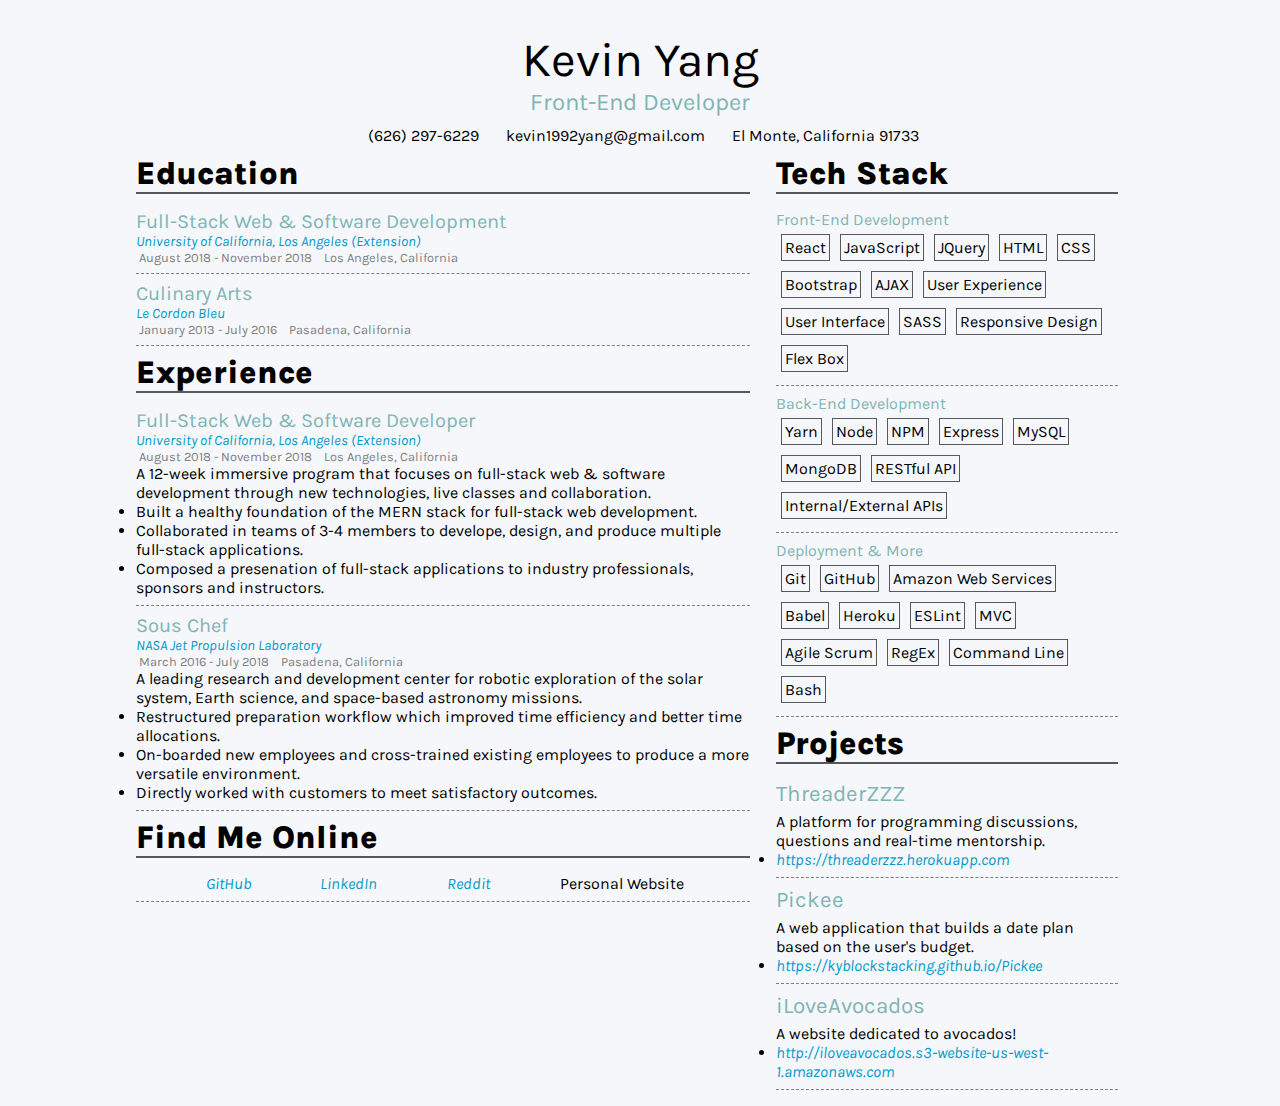
==== index.html @ 32eea25b "update" ====
<!DOCTYPE html>
<html lang='en'>

<head>
    <meta charset='UTF-8'>
    <meta name='viewport' content='width=device-width, initial-scale=1.0'>
    <meta http-equiv='X-UA-Compatible' content='ie=edge'>
    <!-- GOOGLE FONTS -->
    <link href='https://fonts.googleapis.com/css?family=Karla' rel='stylesheet'>
    <!-- FONT AWESOME -->
    <link rel='stylesheet' href='https://use.fontawesome.com/releases/v5.7.2/css/all.css'
        integrity='sha384-fnmOCqbTlWIlj8LyTjo7mOUStjsKC4pOpQbqyi7RrhN7udi9RwhKkMHpvLbHG9Sr' crossorigin='anonymous'>
    <!-- CSS -->
    <link rel='stylesheet' href='index.css'>
    <title>Kevin Yang's Resume</title>
</head>

<body>
    <div class='header'>
        <div class='name'>Kevin Yang</div>
        <div class='title'>Front-End Developer</div>
    </div>
    <div class='contact'>
        <div class='phone'>
            <i class='fas fa-mobile-alt'>&nbsp;</i>
            (626) 297-6229
        </div>
        <div class='email'>
            <i class='far fa-envelope'>&nbsp;</i>
            kevin1992yang@gmail.com
        </div>
        <div class='address'>
            <i class='fas fa-home'>&nbsp;</i>
            El Monte, California 91733
        </div>
    </div>

    <div class='information'>

        <!-- EDUCATION START -->
        <div class='educationSection'>
            <div class='education titles'>Education</div>
            <!-- UCLAX EDUCATION START-->
            <div class='program secondaryTitles'>Full-Stack Web & Software Development</div>
            <a class='school' href='https://www.uclaextension.edu/' target='__blank'>University of California, Los
                Angeles
                (Extension)</a>
            <div class='dateAndLocation'>
                <i class='far fa-calendar-alt'>&nbsp;</i>
                <span class='schoolDate'>August 2018 - November 2018</span>
                <div class='schoolLocation'>
                    <i class='fas fa-map-marker-alt'>&nbsp;</i>
                    <span class='schoolLocation'>Los Angeles, California</span>
                </div>
            </div>
            <!-- UCLAX EDUCATION END-->

            <div class='dashedSeperator'></div>

            <!-- LCB EDUCATION START -->
            <div class='program secondaryTitles'>Culinary Arts</div>
            <a class='school' href='https://www.cordonbleu.edu/home/en' target='__blank'>Le Cordon Bleu</a>
            <div class='dateAndLocation'>
                <i class='far fa-calendar-alt'>&nbsp;</i>
                <span class='schoolDate'>January 2013 - July 2016</span>
                <div class='schoolLocation'>
                    <i class='fas fa-map-marker-alt'>&nbsp;</i>
                    <span class='schoolLocation'>Pasadena, California</span>
                </div>
            </div>
            <!-- LCB EDUCATION END -->

            <div class='dashedSeperator'></div>

            <!-- EDUCATION END -->

            <!-- EXPERIENCE START -->
            <div class='experienceSection'>
                <div class='experience titles'>Experience</div>
                <!-- UCLAX EXPERIENCE START -->
                <div class='secondaryTitles'>Full-Stack Web & Software Developer</div>
                <a class='workplace' href='https://www.uclaextension.edu/' target='__blank'>University of California,
                    Los
                    Angeles
                    (Extension)</a>
                <div class='dateAndLocation'>
                    <i class='far fa-calendar-alt'>&nbsp;</i>
                    <span class='schoolDate'>August 2018 - November 2018</span>
                    <div class='schoolLocation'>
                        <i class='fas fa-map-marker-alt'>&nbsp;</i>
                        <span class='schoolLocation'>Los Angeles, California</span>
                    </div>
                </div>
                <div class='experienceSummary'>
                    A 12-week immersive program that focuses on full-stack web & software development through new
                    technologies, live classes and collaboration.
                </div>
                <li>Built a healthy foundation of the MERN stack for full-stack web development.</li>
                <li>Collaborated in teams of 3-4 members to develope, design, and produce multiple full-stack
                    applications.</li>
                <li>Composed a presenation of full-stack applications to industry professionals, sponsors and
                    instructors.</li>
                <!-- UCLAX EXPERIENCE END -->
                <div class='dashedSeperator'></div>
            </div>
            <!-- JPL EXPERIENCE START-->
            <div class='secondaryTitles'>Sous Chef</div>
            <a class='workplace' href='https://www.jpl.nasa.gov/' target='__blank'>NASA Jet Propulsion Laboratory</a>
            <div class='dateAndLocation'>
                <i class='far fa-calendar-alt'>&nbsp;</i>
                <span class='schoolDate'>March 2016 - July 2018</span>
                <div class='schoolLocation'>
                    <i class='fas fa-map-marker-alt'>&nbsp;</i>
                    <span class='schoolLocation'>Pasadena, California</span>
                </div>
            </div>
            <div class='experienceSummary'>
                A leading research and development center for robotic exploration of the solar system, Earth science,
                and space-based astronomy missions.
            </div>
            <li>Restructured preparation workflow which improved time efficiency and better time allocations.</li>
            <li>On-boarded new employees and cross-trained existing employees to produce a more versatile environment.
            </li>
            <li>Directly worked with customers to meet satisfactory outcomes.</li>
            <!-- JPL EXPERIENCE END -->
            <div class='dashedSeperator'></div>
            <!-- EXPERIENCE END -->
            <!-- FIND ME ONLINE START -->
            <div class='findMeOnline titles'>Find Me Online</div>
            <div class='onlineProfiles'>
                <div class='github'>
                    <i class='fab fa-github'>&nbsp;</i>
                    <a href='https://github.com/kyblockstacking/' target='_blank'>GitHub</a>
                </div>
                <div class='linkedin'>
                    <i class='fab fa-linkedin-in'>&nbsp;</i>
                    <a href='https://www.linkedin.com/in/kevinyang92/' target='_blank'>LinkedIn</a>
                </div>
                <div class='reddit'>
                    <i class='fab fa-reddit-alien'>&nbsp;</i>
                    <a href='https://www.reddit.com/user/knyg/' target='_blank'>Reddit</a>
                </div>
                <div class='personal'>
                    <i class='fas fa-globe'>&nbsp;</i>
                    <span>Personal Website</span>
                </div>
            </div>
            <!-- FIND ME ONLINE END -->
            <div class='dashedSeperator'></div>
        </div>
        <!-- TECHNOLOGIES START -->
        <div class='technologySection'>
            <div class='techStack titles'>Tech Stack</div>
            <div class='technologyNames'>Front-End Development</div>
            <div class='frontend'>
                <div class='skills'>React</div>
                <div class='skills'>JavaScript</div>
                <div class='skills'>JQuery</div>
                <div class='skills'>HTML</div>
                <div class='skills'>CSS</div>
                <div class='skills'>Bootstrap</div>
                <div class='skills'>AJAX</div>
                <div class='skills'>User Experience</div>
                <div class='skills'>User Interface</div>
                <div class='skills'>SASS</div>
                <div class='skills'>Responsive Design</div>
                <div class='skills'>Flex Box</div>
            </div>
            <div class='dashedSeperator'></div>
            <div class='technologyNames'>Back-End Development</div>
            <div class='backend'>
                <div class='skills'>Yarn</div>
                <div class='skills'>Node</div>
                <div class='skills'>NPM</div>
                <div class='skills'>Express</div>
                <div class='skills'>MySQL</div>
                <div class='skills'>MongoDB</div>
                <div class='skills'>RESTful API</div>
                <div class='skills'>Internal/External APIs</div>
            </div>
            <div class='dashedSeperator'></div>
            <div class='technologyNames'>Deployment & More</div>
            <div class='deployment'>
                <div class='skills'>Git</div>
                <div class='skills'>GitHub</div>
                <div class='skills'>Amazon Web Services</div>
                <div class='skills'>Babel</div>
                <div class='skills'>Heroku</div>
                <div class='skills'>ESLint</div>
                <div class='skills'>MVC</div>
                <div class='skills'>Agile Scrum</div>
                <div class='skills'>RegEx</div>
                <div class='skills'>Command Line</div>
                <div class='skills'>Bash</div>
            </div>
            <!-- TECHNOLOGIES END -->
            <div class='dashedSeperator'></div>
            <!-- PROJECTS START -->
            <div class='projectsSection'>
                <div class='projects titles'>Projects</div>
                <div class='projectNames'>ThreaderZZZ</div>
                <div>A platform for programming discussions, questions and real-time mentorship.</div>
                <li><a href='https://threaderzzz.herokuapp.com/' target='_blank'>https://threaderzzz.herokuapp.com</a>
                </li>

                <div class='dashedSeperator'></div>

                <div class='projectNames'>Pickee</div>
                <div>A web application that builds a date plan based on the user's budget.</div>
                <li><a href='https://kyblockstacking.github.io/Pickee/'
                        target='_blank'>https://kyblockstacking.github.io/Pickee</a>
                </li>

                <div class='dashedSeperator'></div>

                <div class='projectNames'>iLoveAvocados</div>
                <div>A website dedicated to avocados!</div>
                <li><a href='http://iloveavocados.s3-website-us-west-1.amazonaws.com/'
                        target='_blank'>http://iloveavocados.s3-website-us-west-1.amazonaws.com</a>
                </li>
                <div class='dashedSeperator'></div>
            </div>
            <!-- PROJECTS END -->
        </div>
    </div>

</body>

</html>
---- index.css ----
body {
  font-family: "Karla", sans-serif;
  cursor: default;
  background-color: #f5f7fa;
}

a {
  text-decoration: none;
  font-style: italic;
  color: #0099cc;
}

a:visited {
  color: #0099cc;
}

a:hover {
  text-decoration: underline;
}

.dashedSeperator {
  border-bottom: 1px dashed gray;
  margin: 0.5em 0 0.5em 0;
}

.titles {
  font-size: 2em;
  margin: 0 0 0.5em 0;
  font-weight: 800;
}

.title {
  color: #7fb5b5;
}

.secondaryTitles {
  font-size: 1.25em;
  color: #7fb5b5;
}

.projectNames {
  font-size: 1.4em;
  padding: 0 0 5px 0;
  color: #7fb5b5;
}

.technologyNames {
  color: #7fb5b5;
}

.workplace,
.school {
  font-size: 0.9em;
}

.header {
  display: flex;
  flex-direction: column;
  align-items: center;
}

.name {
  margin-top: 0.5em;
  font-size: 3em;
}

.title {
  font-size: 1.5em;
}

.contact {
  display: flex;
  justify-content: center;
  flex-flow: wrap;
}

.phone,
.email,
.address {
  padding: 10px;
}

.information {
  display: flex;
  flex-direction: row;
  margin: 0 10vw 0 10vw;
}

.educationSection,
.experienceSection {
  display: flex;
  width: 48vw;
  margin: 0 2vw 0 0;
  flex-direction: column;
}

.technologySection {
  display: flex;
  width: 50vw;
  margin: 0 2vw 0 0;
  flex-direction: column;
}

.education,
.experience,
.findMeOnline,
.techStack,
.projects {
  border-bottom: 2px solid #585858;
}

.dateAndLocation {
  display: flex;
  color: gray;
  font-size: 0.8em;
}

.schoolDate {
  margin: 0 0.5vw 0 0;
}

.onlineProfiles {
  display: flex;
  flex-direction: row;
  justify-content: space-evenly;
  flex-wrap: wrap;
}

.linkedin,
.reddit,
.personal,
.github {
  display: flex;
  flex-direction: row;
}

.frontend,
.backend,
.deployment {
  display: flex;
  flex-wrap: wrap;
}

.skills {
  padding: 3px;
  margin: 5px;
  border: 1px solid #585858;
}

.skills:hover {
  background-color: #7fb5b5;
}

.fa-linkedin-in {
  color: #0e76a8;
}

.fa-reddit-alien {
  color: #ff5700;
}

.fa-github {
  color: #333;
}

.fa-mobile-alt,
.fa-envelope,
.fa-home {
  color: #7fb5b5;
}
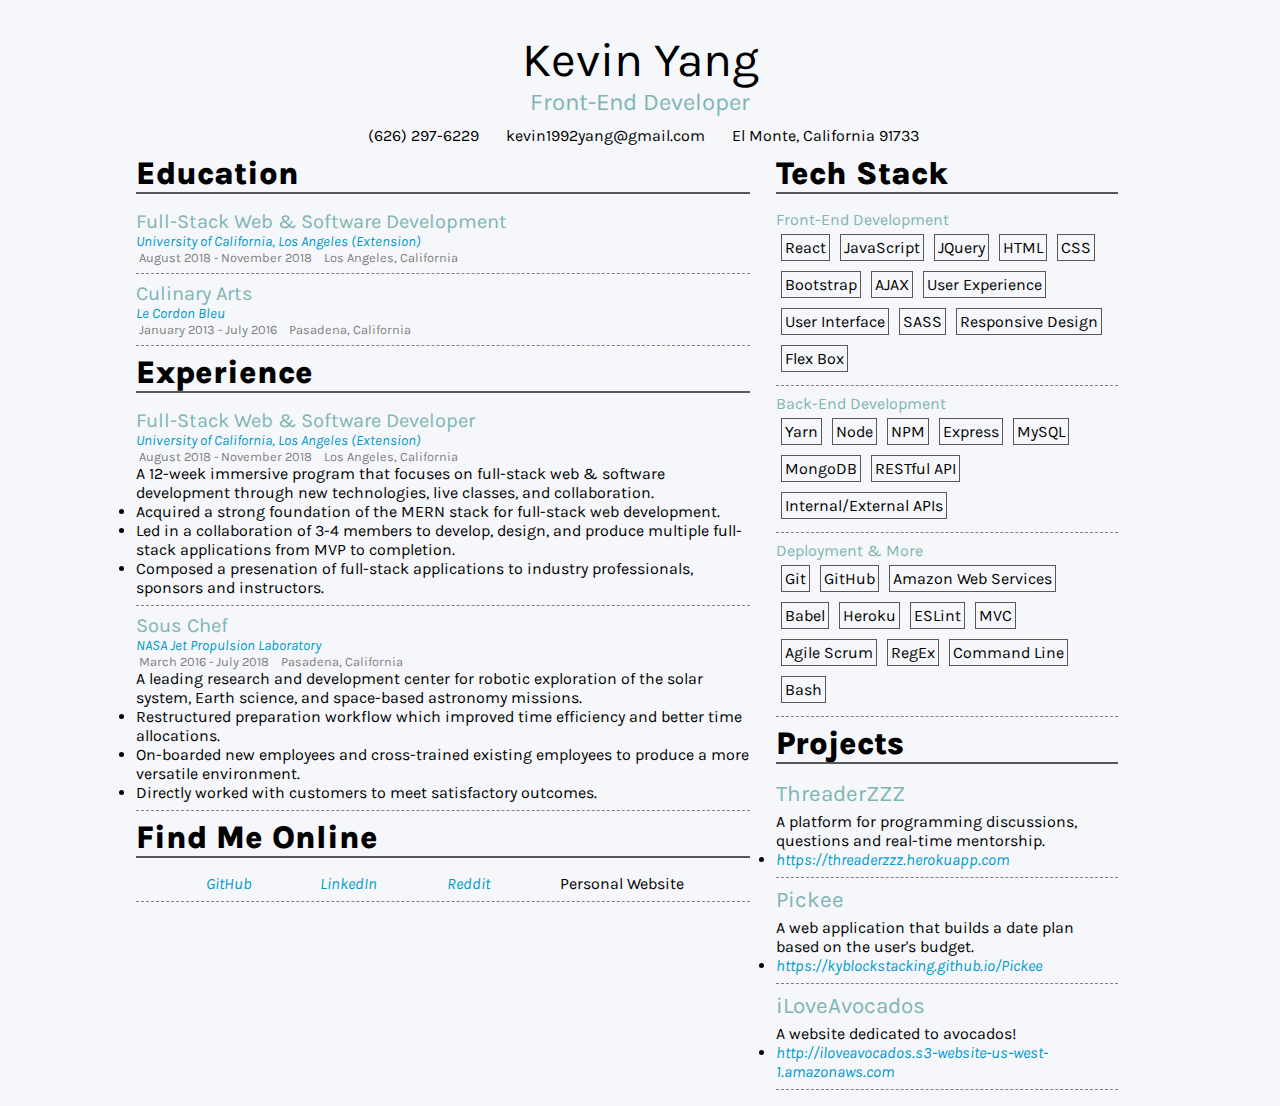
==== commit e152593e: "change some words" ====
--- a/index.html
+++ b/index.html
@@ -93,11 +93,11 @@
                 </div>
                 <div class='experienceSummary'>
                     A 12-week immersive program that focuses on full-stack web & software development through new
-                    technologies, live classes and collaboration.
-                </div>
-                <li>Built a healthy foundation of the MERN stack for full-stack web development.</li>
-                <li>Collaborated in teams of 3-4 members to develope, design, and produce multiple full-stack
-                    applications.</li>
+                    technologies, live classes, and collaboration.
+                </div>
+                <li>Acquired a strong foundation of the MERN stack for full-stack web development.</li>
+                <li>Led in a collaboration of 3-4 members to develop, design, and produce multiple
+                    full-stack applications from MVP to completion.</li>
                 <li>Composed a presenation of full-stack applications to industry professionals, sponsors and
                     instructors.</li>
                 <!-- UCLAX EXPERIENCE END -->
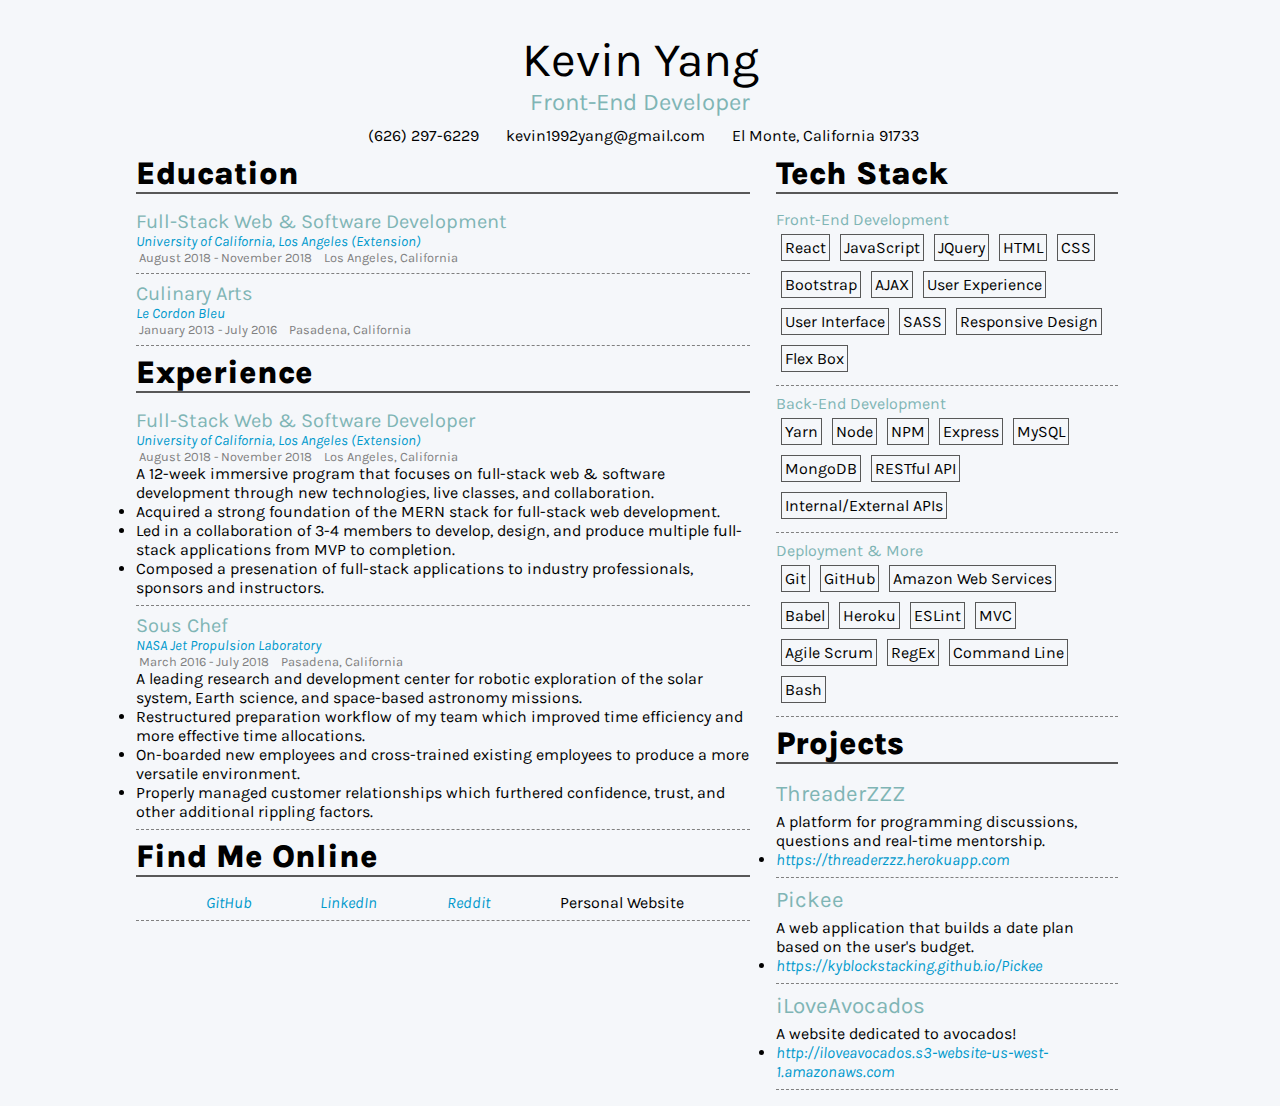
==== commit c73df072: "rewrote some job duties" ====
--- a/index.html
+++ b/index.html
@@ -118,10 +118,12 @@
                 A leading research and development center for robotic exploration of the solar system, Earth science,
                 and space-based astronomy missions.
             </div>
-            <li>Restructured preparation workflow which improved time efficiency and better time allocations.</li>
+            <li>Restructured preparation workflow of my team which improved time efficiency and more effective time
+                allocations.</li>
             <li>On-boarded new employees and cross-trained existing employees to produce a more versatile environment.
             </li>
-            <li>Directly worked with customers to meet satisfactory outcomes.</li>
+            <li>Properly managed customer relationships which furthered confidence, trust, and other additional rippling
+                factors.</li>
             <!-- JPL EXPERIENCE END -->
             <div class='dashedSeperator'></div>
             <!-- EXPERIENCE END -->
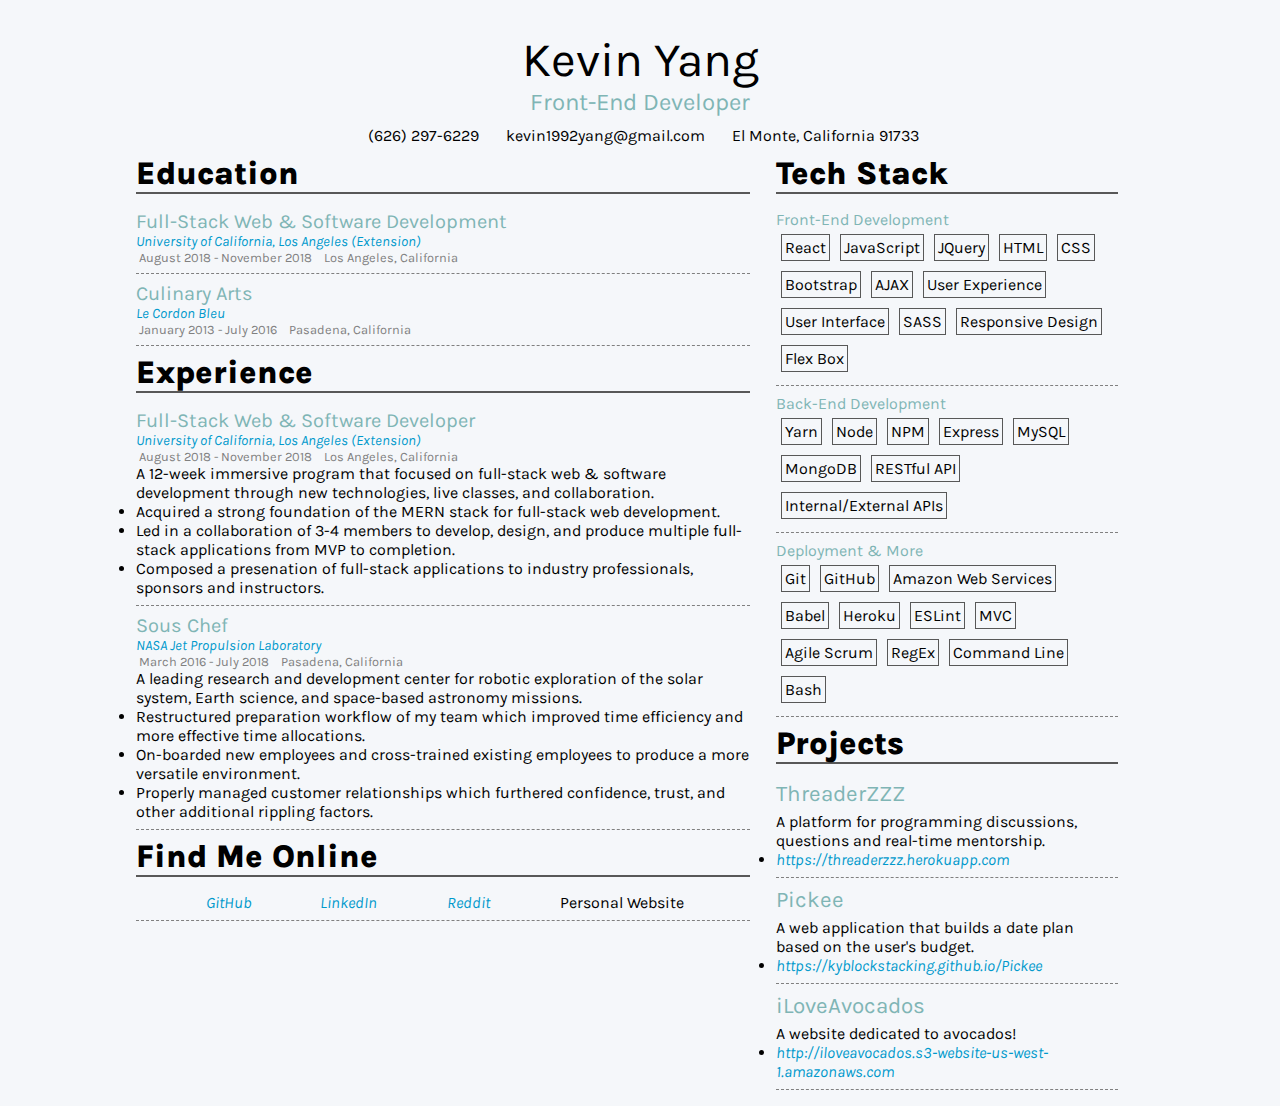
==== commit 6d9f4127: "proofread" ====
--- a/index.html
+++ b/index.html
@@ -92,7 +92,7 @@
                     </div>
                 </div>
                 <div class='experienceSummary'>
-                    A 12-week immersive program that focuses on full-stack web & software development through new
+                    A 12-week immersive program that focused on full-stack web & software development through new
                     technologies, live classes, and collaboration.
                 </div>
                 <li>Acquired a strong foundation of the MERN stack for full-stack web development.</li>
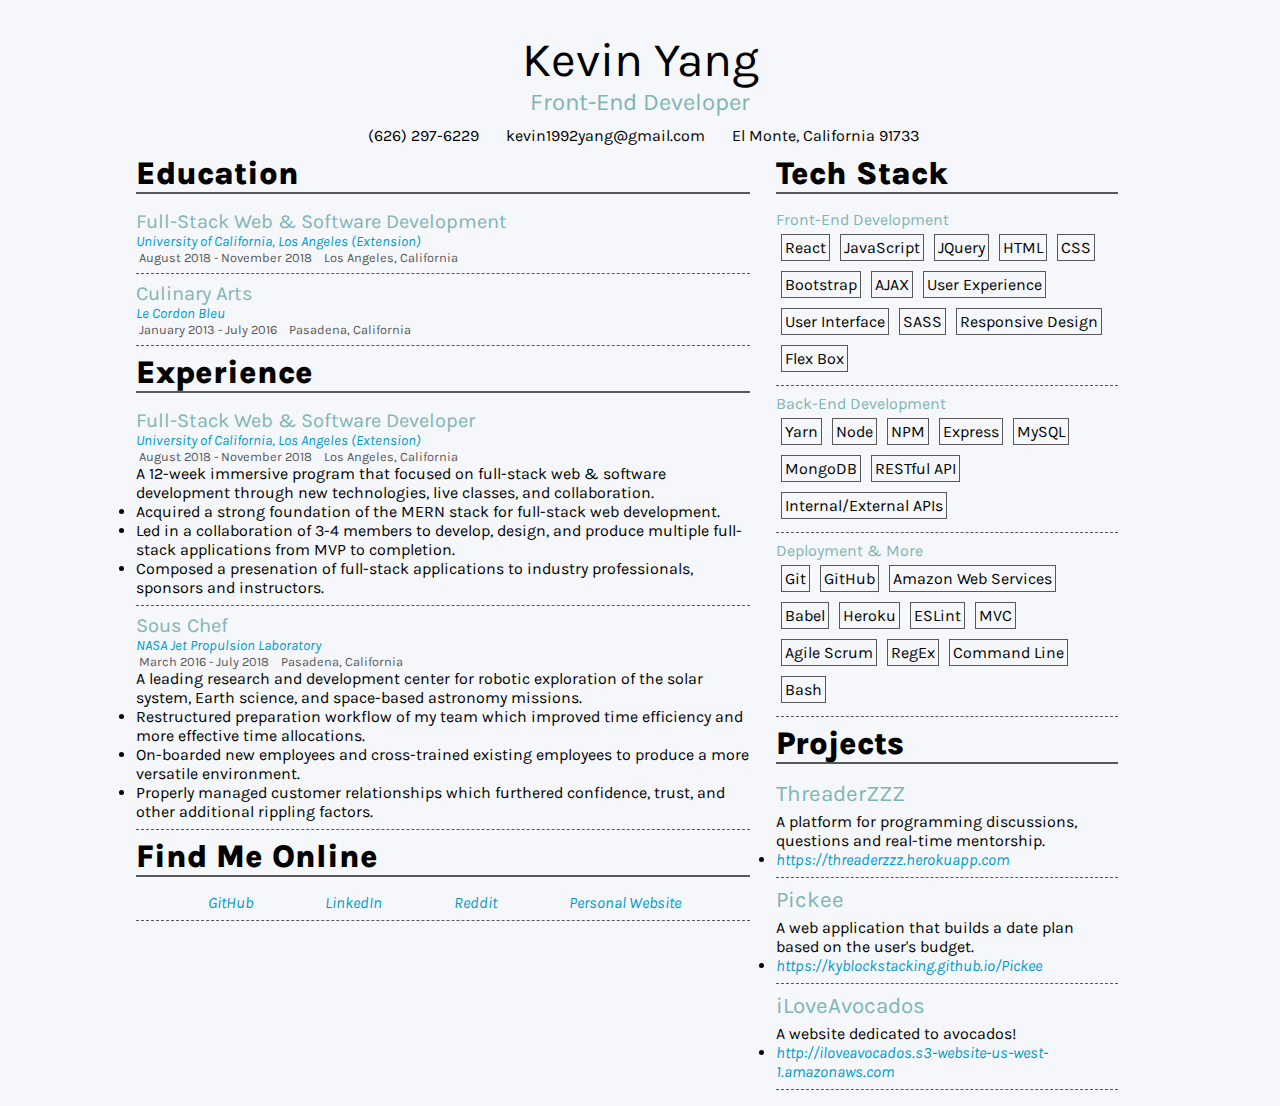
==== commit 0bc9cc89: "add personal website link for online and print version" ====
--- a/index.html
+++ b/index.html
@@ -144,7 +144,7 @@
                 </div>
                 <div class='personal'>
                     <i class='fas fa-globe'>&nbsp;</i>
-                    <span>Personal Website</span>
+                    <a href='https://kevinyang.herokuapp.com/' target='_blank'>Personal Website</a>
                 </div>
             </div>
             <!-- FIND ME ONLINE END -->
--- a/index.css
+++ b/index.css
@@ -19,7 +19,7 @@
 }
 
 .dashedSeperator {
-  border-bottom: 1px dashed gray;
+  border-bottom: 1px dashed #585858;
   margin: 0.5em 0 0.5em 0;
 }
 
@@ -111,7 +111,7 @@
 
 .dateAndLocation {
   display: flex;
-  color: gray;
+  color: #585858;
   font-size: 0.8em;
 }
 
@@ -165,6 +165,7 @@
 
 .fa-mobile-alt,
 .fa-envelope,
-.fa-home {
+.fa-home,
+.fa-globe {
   color: #7fb5b5;
 }
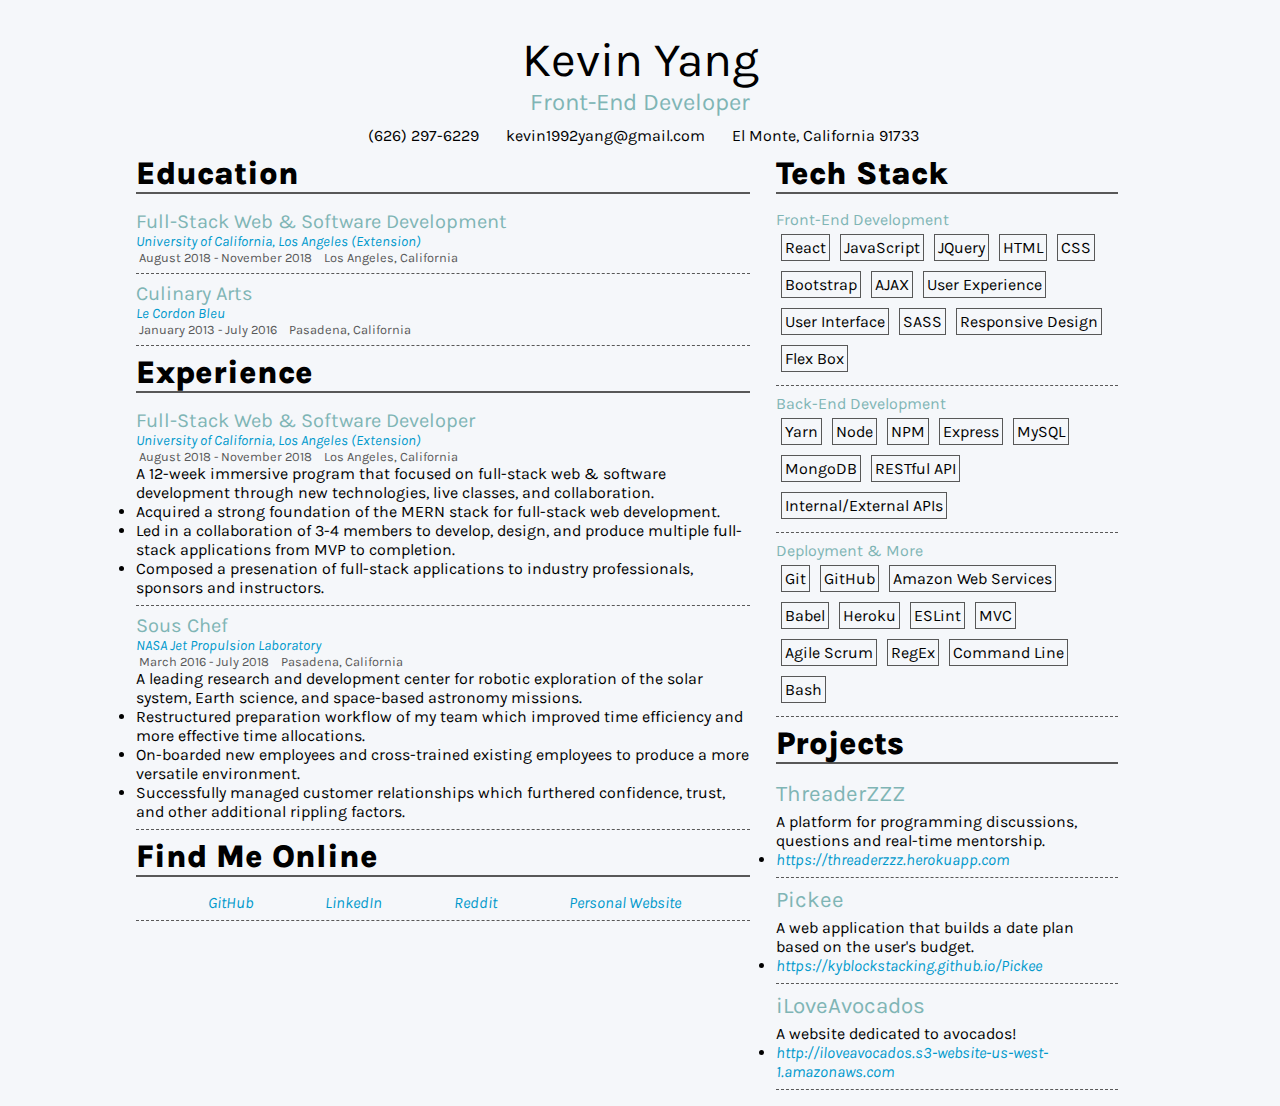
==== commit cc43a1dd: "changed a word" ====
--- a/index.html
+++ b/index.html
@@ -122,7 +122,7 @@
                 allocations.</li>
             <li>On-boarded new employees and cross-trained existing employees to produce a more versatile environment.
             </li>
-            <li>Properly managed customer relationships which furthered confidence, trust, and other additional rippling
+            <li>Successfully managed customer relationships which furthered confidence, trust, and other additional rippling
                 factors.</li>
             <!-- JPL EXPERIENCE END -->
             <div class='dashedSeperator'></div>
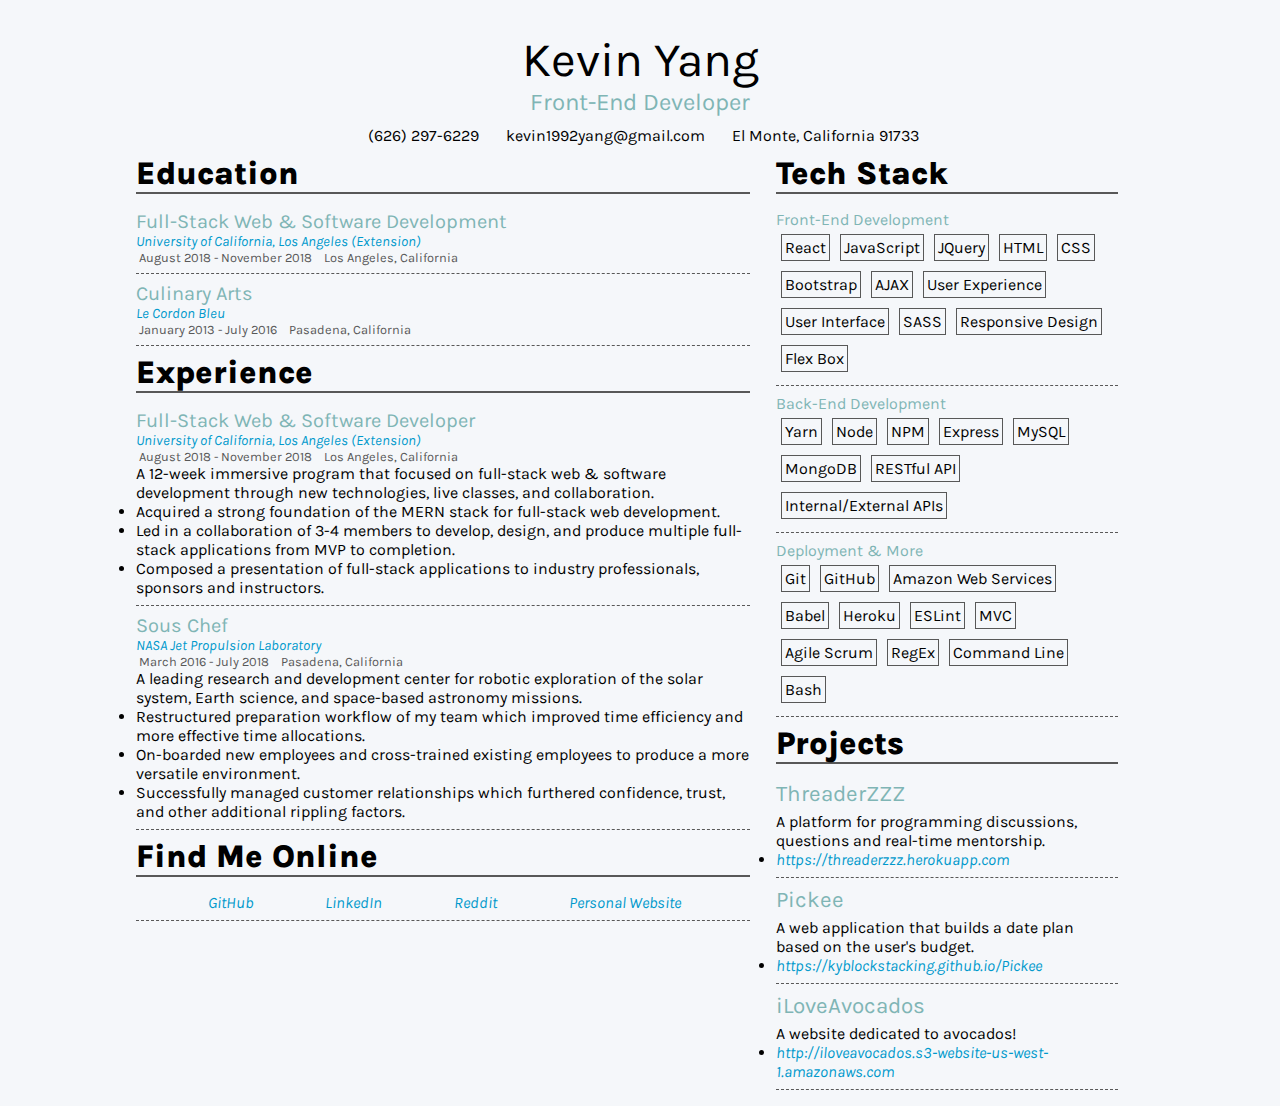
==== commit f2f118f5: "fix typo" ====
--- a/index.html
+++ b/index.html
@@ -98,7 +98,7 @@
                 <li>Acquired a strong foundation of the MERN stack for full-stack web development.</li>
                 <li>Led in a collaboration of 3-4 members to develop, design, and produce multiple
                     full-stack applications from MVP to completion.</li>
-                <li>Composed a presenation of full-stack applications to industry professionals, sponsors and
+                <li>Composed a presentation of full-stack applications to industry professionals, sponsors and
                     instructors.</li>
                 <!-- UCLAX EXPERIENCE END -->
                 <div class='dashedSeperator'></div>
@@ -228,4 +228,4 @@
 
 </body>
 
-</html>+</html>
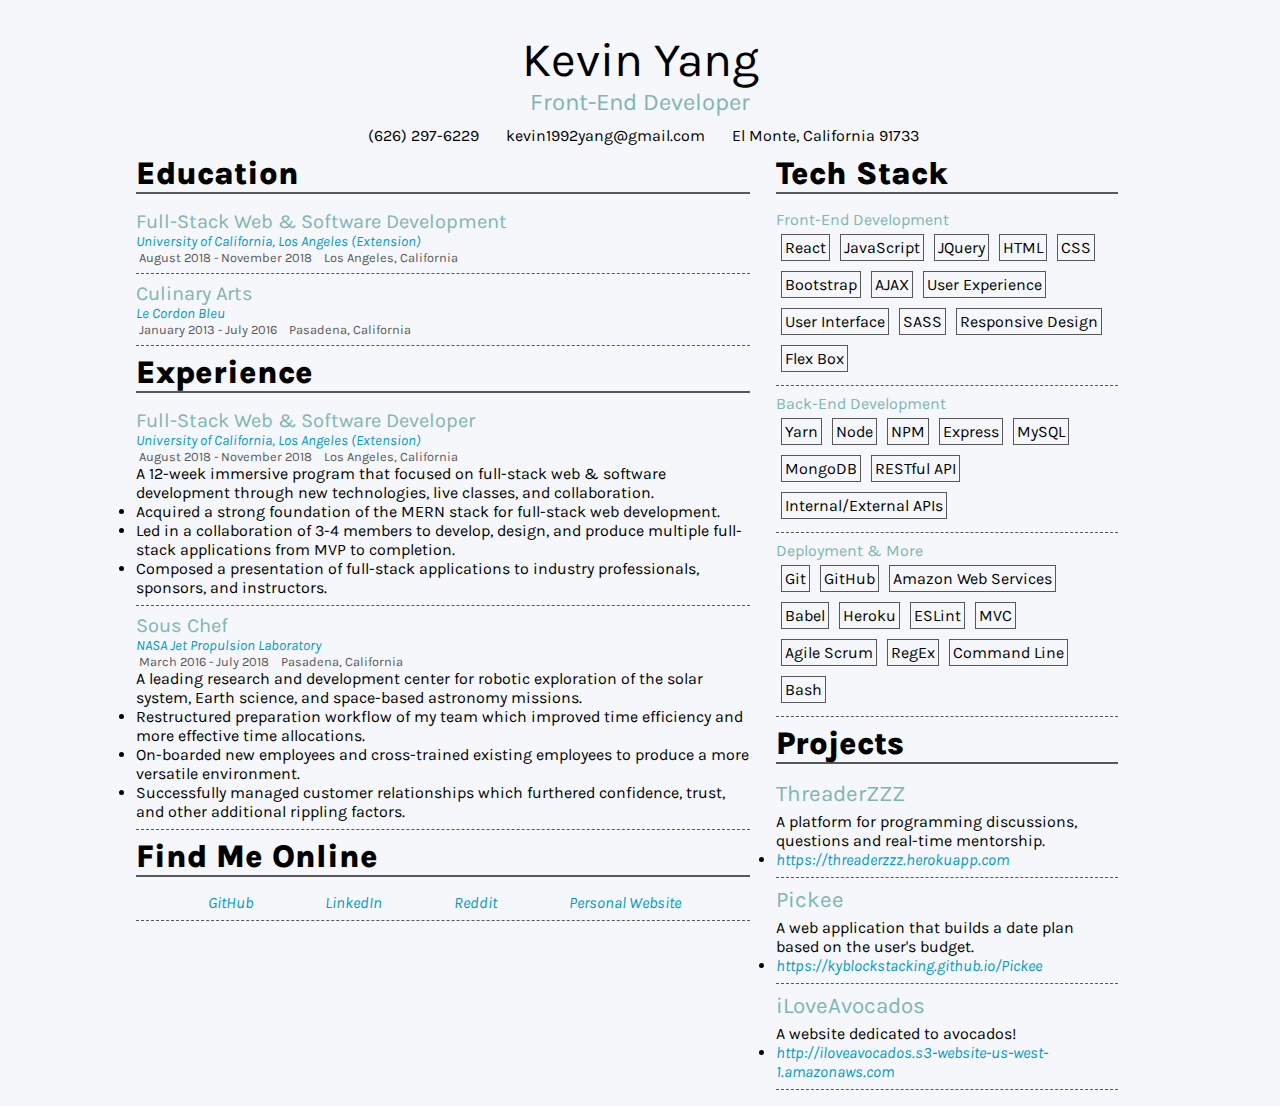
==== commit ea1e9587: "fix typo" ====
--- a/index.html
+++ b/index.html
@@ -98,7 +98,7 @@
                 <li>Acquired a strong foundation of the MERN stack for full-stack web development.</li>
                 <li>Led in a collaboration of 3-4 members to develop, design, and produce multiple
                     full-stack applications from MVP to completion.</li>
-                <li>Composed a presentation of full-stack applications to industry professionals, sponsors and
+                <li>Composed a presentation of full-stack applications to industry professionals, sponsors, and
                     instructors.</li>
                 <!-- UCLAX EXPERIENCE END -->
                 <div class='dashedSeperator'></div>
